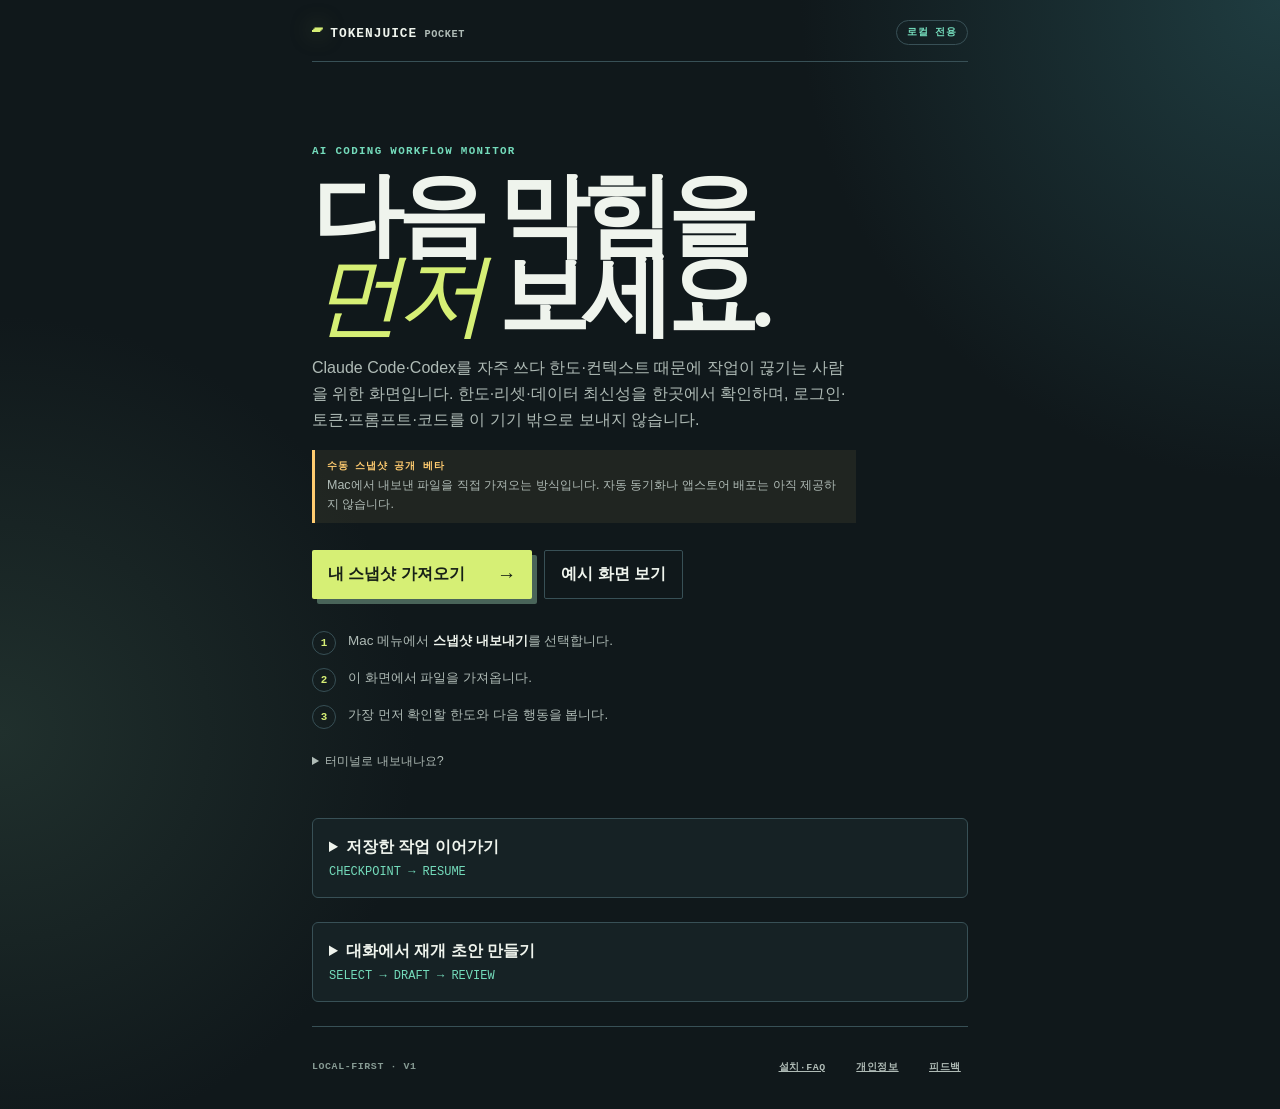
==== companion/index.html @ 970a8d36 "Reopen reviewed AI handoffs and preserve cloud provenance" ====
<!doctype html>
<html lang="ko">
  <head>
    <meta charset="utf-8">
    <meta name="viewport" content="width=device-width, initial-scale=1, viewport-fit=cover">
    <meta name="theme-color" content="#10181b">
    <meta name="description" content="TokenJuice의 로컬 우선 AI 코딩 한도 상태 화면">
    <link rel="icon" href="./icons/tokenjuice-192.png" type="image/png">
    <link rel="manifest" href="./manifest.webmanifest">
    <link rel="apple-touch-icon" href="./icons/tokenjuice-192.png">
    <link rel="stylesheet" href="./app.css">
    <title>TokenJuice Pocket</title>
  </head>
  <body>
    <main id="main" class="app-shell">
      <a class="skip-link" href="#content">본문으로 건너뛰기</a>
      <header class="masthead">
        <a class="brand" href="./" aria-label="TokenJuice Pocket 홈"><span class="brand-mark" aria-hidden="true">▰</span><span>TOKENJUICE</span><em>POCKET</em></a>
        <span id="transport" class="transport" role="status" aria-live="polite">로컬 전용</span>
      </header>

      <div id="content" tabindex="-1">
      <p id="import-feedback" class="import-feedback" role="status" aria-live="polite" hidden></p>
      <section id="empty-state" class="empty-state" aria-labelledby="welcome-title">
        <p class="eyebrow">AI CODING WORKFLOW MONITOR</p>
        <h1 id="welcome-title">다음 막힘을<br><i>먼저</i> 보세요.</h1>
        <p class="explain">Claude Code·Codex를 자주 쓰다 한도·컨텍스트 때문에 작업이 끊기는 사람을 위한 화면입니다. 한도·리셋·데이터 최신성을 한곳에서 확인하며, 로그인·토큰·프롬프트·코드를 이 기기 밖으로 보내지 않습니다.</p>
        <p class="snapshot-limit"><b>수동 스냅샷 공개 베타</b> Mac에서 내보낸 파일을 직접 가져오는 방식입니다. 자동 동기화나 앱스토어 배포는 아직 제공하지 않습니다.</p>
        <div class="entry-actions">
          <label class="primary-action" for="snapshot-file">내 스냅샷 가져오기 <span aria-hidden="true">→</span></label>
          <button id="preview-demo" class="secondary-action" type="button">예시 화면 보기</button>
        </div>
        <ol class="onboarding-steps" aria-label="시작 방법">
          <li><b>1</b><span>Mac 메뉴에서 <strong>스냅샷 내보내기</strong>를 선택합니다.</span></li>
          <li><b>2</b><span>이 화면에서 파일을 가져옵니다.</span></li>
          <li><b>3</b><span>가장 먼저 확인할 한도와 다음 행동을 봅니다.</span></li>
        </ol>
        <details class="advanced-help">
          <summary>터미널로 내보내나요?</summary>
          <p><code>--export-widget-snapshot</code> 또는 암호화 전달용 <code>--export-sync-bundle</code>을 사용할 수 있습니다.</p>
        </details>
        <input id="snapshot-file" type="file" accept="application/json,.json,.tokenjuice" hidden>
      </section>

      <section id="dashboard" class="dashboard" hidden aria-live="polite">
        <p id="demo-notice" class="demo-notice" role="status" hidden><b>예시 화면</b><span>실제 사용량이 아니며 이 기기에 저장되지 않습니다. 내 상태를 보려면 Mac에서 내보낸 스냅샷을 가져오세요.</span></p>
        <section id="priority-card" class="priority-card" aria-labelledby="priority-label"></section>
        <section id="context-card" class="context-card" hidden aria-labelledby="context-title"></section>
        <div class="snapshot-toolbar">
          <div><span id="status-dot" aria-hidden="true"></span><span id="snapshot-time">읽는 중</span></div>
          <button id="replace" type="button">새 스냅샷</button>
        </div>
        <section id="snapshot-age-warning" class="snapshot-age-warning" role="status" hidden></section>
        <div id="accounts" class="accounts"></div>
        <section class="trust-notes" aria-label="개인정보와 데이터 원칙">
          <span>자격증명 없음</span><span>자동 업로드 없음</span><span>마지막 성공 시각 표시</span>
        </section>
      </section>
      <details id="resume-panel" class="resume-panel">
        <summary>저장한 작업 이어가기 <span>CHECKPOINT → RESUME</span></summary>
        <div class="resume-body">
          <p class="resume-limit">기존 checkpoint의 프로젝트·브랜치를 확인하고 재개 안내를 만듭니다. 작업 내용 요약·코드 복원·자동 세션 전환은 제공하지 않습니다. 가져온 checkpoint는 화면 메모리에만 있으며 새로고침하면 사라집니다.</p>
          <button id="resume-import" class="secondary-action" type="button">checkpoint 파일 열기</button>
          <input id="checkpoint-file" type="file" accept="application/json,.json" aria-label="저장한 checkpoint 파일" hidden>
          <p id="resume-feedback" class="resume-feedback" role="status" aria-live="polite"></p>
          <section id="resume-content" hidden aria-labelledby="resume-title">
            <h2 id="resume-title" tabindex="-1">재개 전에 확인하세요</h2>
            <p id="resume-source" class="resume-source"></p>
            <p class="resume-warning">저장 당시 메타데이터 · 현재 한도나 컨텍스트가 아닙니다</p>
            <dl id="resume-metadata" class="resume-metadata"></dl>
            <label for="resume-brief">복사할 메타데이터 재개 안내</label>
            <textarea id="resume-brief" readonly rows="12" spellcheck="false" aria-describedby="resume-brief-help"></textarea>
            <p id="resume-brief-help" class="resume-limit">작업 의도·최근 파일은 포함되지 않습니다. 실제 변경 사항과 다음 할 일을 직접 확인해 보완하세요.</p>
            <div class="resume-actions"><button id="resume-copy" type="button">재개 안내 복사</button><button id="resume-download" type="button">텍스트 저장</button><button id="resume-clear" type="button">화면에서 지우기</button></div>
          </section>
        </div>
      </details>
      <details id="work-panel" class="resume-panel">
        <summary>대화에서 재개 초안 만들기 <span>SELECT → DRAFT → REVIEW</span></summary>
        <div class="resume-body">
          <p class="resume-limit">직접 선택한 한 세션의 Claude/Codex JSON·JSONL 또는 대화 텍스트만 이 브라우저에서 읽습니다. 목표·완료 주장·막힌 부분·다음 행동의 근거를 자동 추출합니다. 생성형 AI 요약이 아니며 사실·완료 여부는 검증하지 않습니다.</p>
          <p class="resume-limit">저장한 로컬 요약 또는 검토된 클라우드 AI 요약 파일도 다시 열 수 있습니다. 이 화면에서는 클라우드 요약을 생성하거나 API를 호출하지 않습니다.</p>
          <p class="resume-warning">파일 원문을 읽는 기능입니다. 서버 전송·자동 폴더 탐색·영구 보관은 없습니다. 코드 블록과 알려진 비밀값 패턴을 제외하지만 모든 민감정보 제거를 보장하지는 않습니다. 저장 전 직접 확인하세요.</p>
          <button id="work-open" class="secondary-action" type="button">대화 파일 또는 저장한 요약 열기</button>
          <input id="work-file" type="file" accept=".json,.jsonl,.txt" aria-label="요약할 한 세션의 대화 파일" hidden>
          <p id="work-feedback" class="resume-feedback" role="status" aria-live="polite"></p>
          <section id="work-editor" hidden aria-label="작업 인계 초안 검토">
            <p id="work-source" class="resume-warning"></p>
            <label for="work-goal">현재 목표</label><textarea id="work-goal" rows="3" maxlength="4000"></textarea>
            <label for="work-completed">완료한 일 — 실제 변경·테스트와 대조</label><textarea id="work-completed" rows="3" maxlength="4000"></textarea>
            <label for="work-blocked">막힌 부분</label><textarea id="work-blocked" rows="3" maxlength="4000"></textarea>
            <label for="work-next">다음 할 일</label><textarea id="work-next" rows="3" maxlength="4000"></textarea>
            <details><summary>초안의 근거 문장 확인</summary><div id="work-evidence" class="resume-limit"></div></details>
            <label class="work-review-label"><input id="work-review" type="checkbox"> 근거·완료 여부·비밀값을 확인하고 초안을 수정했습니다</label>
            <div class="resume-actions"><button id="work-copy" type="button" disabled>검토한 인계 내용 복사</button><button id="work-download" type="button" disabled>확인한 요약 저장</button><button id="work-clear" type="button">초안과 근거 지우기</button></div>
          </section>
        </div>
      </details>
      <p id="live-region" class="sr-only" aria-live="polite"></p>
      </div>

      <footer><span>LOCAL-FIRST · V1</span><a class="privacy-link" href="./guide.html">설치·FAQ</a><a class="privacy-link" href="./privacy.html">개인정보</a><a class="privacy-link" href="https://github.com/kendrick-na/tokenjuice/issues/new/choose">피드백</a><button id="clear" type="button" hidden>이 기기에서 삭제</button></footer>
    </main>
    <script type="module" src="./app.js"></script>
  </body>
</html>
---- companion/app.css ----
:root { color-scheme:dark; --ink:#eff4ed; --muted:#afbbb6; --faint:#879b94; --canvas:#10181b; --panel:#162225; --panel-2:#1d2d30; --line:#385056; --teal:#74dbbb; --lime:#d6ef75; --amber:#ffcc70; --coral:#ff8d78; --serif:"Iowan Old Style","Palatino Linotype",Georgia,serif; --sans:"Avenir Next",Avenir,"Trebuchet MS",sans-serif; --mono:"SFMono-Regular",Consolas,monospace; }
* { box-sizing:border-box; } html { background:var(--canvas); } body { min-height:100vh; margin:0; color:var(--ink); background:radial-gradient(circle at 100% 0%,#1f3c40 0,transparent 30rem),radial-gradient(circle at 0 66%,#20302d 0,transparent 26rem),var(--canvas); font-family:var(--sans); } button,label,a { font:inherit; } button,label { cursor:pointer; } button:focus-visible,label:focus-within,a:focus-visible,summary:focus-visible { outline:3px solid var(--lime); outline-offset:3px; }
[hidden] { display:none!important; }
.app-shell { width:min(100%,46rem); min-height:100vh; margin:auto; padding:max(1.25rem,env(safe-area-inset-top)) clamp(1.15rem,5vw,2.5rem) max(1.25rem,env(safe-area-inset-bottom)); display:flex; flex-direction:column; }
.masthead { display:flex; flex-wrap:wrap; align-items:center; justify-content:space-between; row-gap:.75rem; border-bottom:1px solid var(--line); padding-bottom:1rem; }.brand { display:flex; min-width:0; align-items:baseline; gap:.45rem; color:var(--ink); text-decoration:none; font:800 .8rem/1 var(--mono); letter-spacing:.08em; }.brand-mark { color:var(--lime); font-size:1.25rem; text-shadow:0 0 22px #d6ef7588; }.brand em { color:var(--muted); font-size:.64rem; font-style:normal; letter-spacing:.06em; }.transport { margin-left:auto; border:1px solid var(--line); border-radius:999px; padding:.38rem .66rem; color:var(--teal); font:700 .65rem/1 var(--mono); letter-spacing:.06em; }
.empty-state { margin:auto 0; padding:4.5rem 0 2rem; animation:rise .5s both; }.eyebrow,.priority-card>p { color:var(--teal); font:800 .68rem/1.4 var(--mono); letter-spacing:.12em; }.empty-state h1 { max-width:11ch; margin:1rem 0 1.15rem; font:700 clamp(3.1rem,13vw,5.7rem)/.88 var(--serif); letter-spacing:-.07em; }.empty-state h1 i { color:var(--lime); font-weight:400; }.explain { max-width:34rem; margin:0; color:var(--muted); font-size:1rem; line-height:1.65; }.entry-actions { display:flex; flex-wrap:wrap; gap:.75rem; margin-top:1.7rem; }.primary-action,.secondary-action { min-height:48px; display:inline-flex; align-items:center; justify-content:center; gap:2rem; border-radius:2px; padding:.8rem 1rem; font-weight:800; }.primary-action { background:var(--lime); color:#172017; box-shadow:5px 5px 0 #496459; }.primary-action span { font-size:1.2rem; }.secondary-action { border:1px solid var(--line); background:transparent; color:var(--ink); }.onboarding-steps { display:grid; gap:.8rem; max-width:35rem; margin:2rem 0 0; padding:0; list-style:none; }.onboarding-steps li { display:flex; align-items:flex-start; gap:.75rem; color:var(--muted); font-size:.84rem; line-height:1.45; }.onboarding-steps b { display:grid; flex:0 0 1.5rem; place-items:center; width:1.5rem; height:1.5rem; border:1px solid var(--line); border-radius:50%; color:var(--lime); font:700 .68rem var(--mono); }.onboarding-steps strong { color:var(--ink); }.advanced-help { max-width:35rem; margin-top:1.5rem; color:var(--faint); font-size:.78rem; }.advanced-help summary { color:var(--muted); cursor:pointer; }.advanced-help p { line-height:1.6; }.advanced-help code { color:var(--amber); font:inherit; overflow-wrap:anywhere; }
.dashboard { padding:1.5rem 0; animation:rise .4s both; }.priority-card { position:relative; overflow:hidden; border:1px solid var(--line); border-radius:6px; padding:1.35rem; background:linear-gradient(135deg,#203539,#152326); box-shadow:0 18px 50px #0004; }.priority-card::after { content:""; position:absolute; right:-2rem; bottom:-4rem; width:10rem; height:10rem; border:1px solid #ffffff22; border-radius:50%; }.priority-card.good { border-color:#74dbbb88; }.priority-card.caution { border-color:#ffcc7088; }.priority-card.danger { border-color:#ff8d7888; }.priority-card.caution>p { color:var(--amber); }.priority-card.danger>p { color:var(--coral); }.priority-card h1 { max-width:18ch; position:relative; margin:.55rem 0 .7rem; font:700 clamp(1.7rem,6vw,2.35rem)/1 var(--serif); letter-spacing:-.045em; }.priority-card>span { display:block; max-width:34rem; color:var(--muted); line-height:1.5; }.priority-card button { position:relative; margin-top:1.2rem; border:0; background:none; padding:0; color:var(--lime); font:800 .82rem var(--sans); text-decoration:underline; text-underline-offset:.25rem; }.priority-card button b { margin-left:.4rem; font-size:1.1rem; }.snapshot-toolbar { display:flex; align-items:center; justify-content:space-between; gap:1rem; margin:1.35rem 0 1rem; color:var(--muted); font:600 .72rem/1.5 var(--mono); }.snapshot-toolbar>div { display:flex; align-items:center; gap:.5rem; }.snapshot-toolbar button,footer button { border:0; background:none; padding:.2rem 0; color:var(--teal); font-size:.78rem; text-decoration:underline; text-underline-offset:.2rem; } #status-dot { width:.55rem; height:.55rem; border-radius:50%; background:var(--coral); box-shadow:0 0 12px var(--coral); } #status-dot.good { background:var(--teal); box-shadow:0 0 12px var(--teal); } #status-dot.caution { background:var(--amber); box-shadow:0 0 12px var(--amber); }
.snapshot-age-warning { display:grid; gap:.28rem; margin:-.3rem 0 1rem; border-left:3px solid var(--amber); padding:.65rem .8rem; background:#ffcc7012; color:var(--muted); font-size:.78rem; line-height:1.5; }.snapshot-age-warning b { color:var(--amber); font:800 .64rem/1.3 var(--mono); letter-spacing:.08em; }
.account-detail { margin-top:.75rem; border-top:1px solid #ffffff18; }.account-detail summary { min-height:44px; display:flex; align-items:center; color:var(--teal); cursor:pointer; font:700 .72rem var(--sans); text-decoration:underline; text-underline-offset:.2rem; }.account-detail>div { padding:.1rem 0 .2rem; }.account-detail .source { margin:.2rem 0 .7rem; }.account-detail .state-explainer { margin-top:0; }
.accounts { display:grid; gap:1rem; }.account { border:1px solid var(--line); border-radius:5px; background:linear-gradient(145deg,var(--panel-2),var(--panel)); padding:1.1rem; }.account-head { display:flex; align-items:flex-start; justify-content:space-between; gap:1rem; margin-bottom:.9rem; }.account-name { display:block; font:700 1.35rem/1 var(--serif); letter-spacing:-.03em; }.source { display:block; margin-top:.35rem; color:var(--faint); font:600 .62rem/1.2 var(--mono); overflow-wrap:anywhere; }.state { flex:0 0 auto; border:1px solid currentColor; border-radius:999px; padding:.3rem .48rem; color:var(--coral); font:800 .61rem/1 var(--mono); }.state.good { color:var(--teal); }.state.caution { color:var(--amber); }.metric { padding:.8rem 0; border-top:1px solid #ffffff18; }.metric:first-of-type { border-top:0; }.metric-line { display:flex; align-items:baseline; justify-content:space-between; gap:1rem; font-size:.9rem; }.metric-line strong { color:var(--ink); font-size:1.22rem; }.metric-line small { margin-left:.18rem; color:var(--muted); font-size:.66rem; font-weight:600; }.bar { height:.55rem; margin-top:.55rem; overflow:hidden; border-radius:999px; background:#0d1517; }.bar>i { display:block; height:100%; border-radius:inherit; background:var(--teal); }.bar.warn>i { background:var(--amber); }.bar.danger>i { background:var(--coral); }.metric-meta { display:flex; flex-wrap:wrap; gap:.5rem; justify-content:space-between; margin-top:.48rem; color:var(--muted); font-size:.68rem; }.forecast { color:var(--amber); }.forecast.danger { color:var(--coral); }.state-explainer,.recovery { margin:1rem 0 .4rem; border-top:1px solid #ffffff18; padding-top:.8rem; color:var(--muted); font-size:.77rem; line-height:1.55; }.state-explainer b,.recovery b { display:block; margin-bottom:.17rem; color:var(--ink); font:800 .62rem var(--mono); letter-spacing:.06em; text-transform:uppercase; }.last-success { margin:0; color:var(--faint); font-size:.67rem; }.empty-card { color:var(--muted); font-size:.82rem; line-height:1.5; }.trust-notes { display:flex; flex-wrap:wrap; gap:.5rem; margin:1.25rem 0; }.trust-notes span { border:1px solid var(--line); border-radius:999px; padding:.35rem .55rem; color:var(--muted); font:600 .63rem/1 var(--mono); }
footer { display:flex; flex-wrap:wrap; align-items:center; gap:1rem; margin-top:auto; border-top:1px solid var(--line); padding-top:1.15rem; color:var(--faint); font:700 .62rem var(--mono); letter-spacing:.06em; }.privacy-link { margin-left:0; color:var(--muted); }.privacy-link:first-of-type { margin-left:auto; }.policy article { max-width:38rem; padding:3rem 0; }.policy h1 { font:700 clamp(2.5rem,12vw,4.4rem)/.92 var(--serif); margin:1.2rem 0 3rem; letter-spacing:-.06em; }.policy h1 i { color:var(--lime); font-weight:400; }.policy h2 { margin-top:2.4rem; color:var(--teal); font:700 .8rem var(--mono); letter-spacing:.08em; text-transform:uppercase; }.policy article p { color:var(--muted); line-height:1.75; }.policy strong { color:var(--ink); }
@keyframes rise { from { opacity:0; transform:translateY(12px); } to { opacity:1; transform:none; } }
.import-feedback { max-width:35rem; margin:1rem 0 0; border-left:3px solid var(--teal); padding:.65rem .8rem; color:var(--muted); font-size:.82rem; line-height:1.5; }
.import-feedback.good { border-color:var(--teal); color:var(--ink); }
.import-feedback.danger { border-color:var(--coral); color:var(--ink); }
@media (min-width:48rem) { .app-shell { padding-left:2.5rem; padding-right:2.5rem; }.accounts { grid-template-columns:repeat(2,1fr); }.account.codex { grid-column:span 2; } }
@media (prefers-reduced-motion:reduce) { *,*::before,*::after { scroll-behavior:auto!important; animation-duration:.01ms!important; } }

/* P0 decision hierarchy: NOW → WHY → NEXT. Keep the existing dense provider
   cards below as detail, while the first card answers the immediate question. */
.decision-grid { position:relative; display:grid; gap:.5rem; }
.decision-block { display:grid; grid-template-columns:3.4rem 1fr; gap:.7rem; border-top:1px solid #ffffff18; padding:.7rem 0 0; color:var(--muted); font-size:.78rem; line-height:1.45; }
.decision-block b { color:var(--teal); font:800 .63rem/1.4 var(--mono); letter-spacing:.08em; }
.priority-card.caution .decision-block b { color:var(--amber); }
.priority-card.danger .decision-block b { color:var(--coral); }
.decision-block.next span { color:var(--ink); }
.context-card { margin-top:1rem; border:1px solid var(--line); border-radius:6px; padding:1.1rem 1.35rem; background:#172326; }
.context-card.caution { border-color:#ffcc7088; }
.context-card.danger { border-color:#ff8d7888; }
.context-head { display:flex; align-items:flex-start; justify-content:space-between; gap:1rem; }
.context-head p { margin:0; color:var(--teal); font:800 .63rem/1.4 var(--mono); letter-spacing:.1em; text-transform:uppercase; }
.context-card.caution .context-head p { color:var(--amber); }
.context-card.danger .context-head p { color:var(--coral); }
.context-head h2 { margin:.35rem 0 0; font:700 1.35rem/1 var(--serif); letter-spacing:-.03em; }
.context-head strong { color:var(--ink); font:700 1.65rem/1 var(--mono); white-space:nowrap; }
.context-head small { margin-left:.25rem; color:var(--muted); font:500 .65rem var(--sans); }
.context-bar { height:.42rem; margin:1rem 0 .7rem; overflow:hidden; border-radius:999px; background:#ffffff14; }
.context-bar i { display:block; height:100%; border-radius:inherit; background:var(--teal); }
.context-card.caution .context-bar i { background:var(--amber); }
.context-card.danger .context-bar i { background:var(--coral); }
.context-meta { margin:0; color:var(--muted); font:600 .7rem/1.4 var(--mono); overflow-wrap:anywhere; }
.context-next { margin:.85rem 0 0; color:var(--ink); font-size:.78rem; line-height:1.45; }
.context-next b { margin-right:.65rem; color:var(--teal); font:800 .63rem var(--mono); letter-spacing:.08em; }
.context-card.caution .context-next b { color:var(--amber); }
.context-card.danger .context-next b { color:var(--coral); }
.context-card button { min-height:44px; display:inline-flex; align-items:center; margin-top:.9rem; border:0; padding:.35rem 0; background:none; color:var(--lime); font:800 .76rem var(--sans); text-decoration:underline; text-underline-offset:.22rem; }
.context-card button b { margin-left:.35rem; font-size:1rem; }
.guide-shell { padding-bottom:3rem; }
.guide-hero { padding:2.5rem 0 2rem; }
.guide-hero h1 { max-width:12ch; margin:1rem 0 1.15rem; font:700 clamp(2.8rem,12vw,5rem)/.9 var(--serif); letter-spacing:-.07em; }
.guide-hero h1 i { color:var(--lime); font-weight:400; }
.guide-hero .primary-action { margin-top:1.5rem; text-decoration:none; }
.beta-notice { display:flex; flex-wrap:wrap; align-items:center; gap:.45rem; margin:0; color:var(--muted); font-size:.76rem; line-height:1.4; }.beta-notice b { border:1px solid var(--amber); border-radius:999px; padding:.2rem .45rem; color:var(--amber); font:800 .61rem/1 var(--mono); letter-spacing:.08em; }.guide-note { border-left:2px solid var(--teal); padding-left:.65rem; color:var(--faint)!important; }
.guide-grid { display:grid; gap:.8rem; }
.guide-card, .guide-faq { border:1px solid var(--line); border-radius:6px; padding:1.2rem; background:#172326; }
.guide-card h2, .guide-faq h2 { margin:.45rem 0 .7rem; font:700 1.35rem/1 var(--serif); letter-spacing:-.03em; }
.guide-card p, .guide-faq p { color:var(--muted); font-size:.82rem; line-height:1.55; }
.guide-card pre { overflow:auto; margin:1rem 0; padding:.8rem; border:1px solid #ffffff18; background:#10181b; color:var(--lime); font:600 .72rem/1.5 var(--mono); }
.guide-card code { color:var(--amber); font:inherit; overflow-wrap:anywhere; }
.text-link { color:var(--lime); font-size:.78rem; text-decoration:underline; text-underline-offset:.22rem; }
.guide-faq { margin-top:.8rem; }
.guide-faq details { border-top:1px solid #ffffff18; padding:.85rem 0 0; margin-top:.85rem; }
.guide-faq summary { cursor:pointer; color:var(--ink); font-weight:800; }
.guide-faq details p { margin:.65rem 0 0; }
@media (min-width: 700px) { .guide-grid { grid-template-columns:repeat(2, minmax(0, 1fr)); } .guide-faq { max-width:42rem; } }
.skip-link { position:absolute; left:1rem; top:.75rem; z-index:10; transform:translateY(-160%); padding:.65rem .8rem; border:1px solid var(--lime); border-radius:4px; background:var(--canvas); color:var(--lime); }
.skip-link:focus-visible { transform:translateY(0); }
#content { scroll-margin-top:1rem; }
.sr-only { position:absolute; width:1px; height:1px; padding:0; margin:-1px; overflow:hidden; clip:rect(0,0,0,0); white-space:nowrap; border:0; }
.priority-card button, .snapshot-toolbar button, footer button, footer a { min-height:44px; display:inline-flex; align-items:center; justify-content:center; }
.priority-card button { padding:.45rem 0; }
.snapshot-toolbar button { padding:.35rem .55rem; }
footer a, footer button { padding:.4rem .45rem; }
@media (prefers-reduced-motion:reduce) { *,*::before,*::after { scroll-behavior:auto!important; animation-duration:.01ms!important; animation-iteration-count:1!important; transition-duration:.01ms!important; } }

.snapshot-limit { max-width:34rem; margin:1rem 0 0; border-left:3px solid var(--amber); padding:.55rem .75rem; background:#ffcc7012; color:var(--muted); font-size:.78rem; line-height:1.55; }
.snapshot-limit b { display:block; margin-bottom:.2rem; color:var(--amber); font:800 .62rem var(--mono); letter-spacing:.08em; }
.demo-notice { display:grid; grid-template-columns:auto 1fr; gap:.6rem; margin:0 0 1rem; border:1px solid var(--amber); border-radius:5px; padding:.65rem .75rem; background:#ffcc7012; color:var(--muted); font-size:.76rem; line-height:1.45; }
.demo-notice b { align-self:start; color:var(--amber); font:800 .61rem/1.5 var(--mono); letter-spacing:.08em; white-space:nowrap; }
.platform-guidance { margin:0 0 .8rem; border-left:3px solid var(--teal); padding:.55rem .75rem; background:#74dbbb10; color:var(--muted); font-size:.78rem; line-height:1.5; }
.install-steps { display:grid; gap:.7rem; margin:1rem 0; padding:0; list-style:none; }
.install-steps li { display:grid; grid-template-columns:1.5rem 1fr; gap:.6rem; align-items:start; color:var(--muted); font-size:.78rem; line-height:1.5; }
.install-steps li>b { display:grid; place-items:center; width:1.5rem; height:1.5rem; border:1px solid var(--line); border-radius:50%; color:var(--lime); font:800 .62rem var(--mono); }
.install-steps strong { display:block; color:var(--ink); font-size:.8rem; }
.install-steps code { display:block; margin-top:.18rem; color:var(--amber); font:600 .7rem/1.45 var(--mono); overflow-wrap:anywhere; }
.failure-evidence { border-left:2px solid var(--amber); padding-left:.75rem; color:var(--muted); font-size:.82rem; line-height:1.6; overflow-wrap:anywhere; }
.failure-evidence p { margin:.5rem 0; }
.failure-evidence b { color:var(--ink); }
.recovery-link { margin:1rem 0 0; border-top:1px solid #ffffff18; padding-top:.9rem; }

/* Resume stays in DETAIL, below the live decision flow. Imported metadata
   uses the same calm tokens but never a fresh/good badge or quota meter. */
.context-head,.account-head { flex-wrap:wrap; }
.context-head>div,.account-head>div { min-width:0; overflow-wrap:anywhere; }
.resume-panel { margin:1rem 0 1.5rem; border:1px solid var(--line); border-radius:6px; background:var(--panel); }
.resume-panel>summary { min-height:48px; padding:1rem; cursor:pointer; color:var(--ink); font-weight:700; line-height:1.5; }
.resume-panel>summary span { display:block; margin-top:.25rem; color:var(--teal); font:.75rem/1.5 var(--mono); }
.resume-body { min-width:0; padding:0 1rem 1rem; }
.resume-limit,.resume-feedback,.resume-source { color:var(--muted); font-size:1rem; line-height:1.6; overflow-wrap:anywhere; }
.resume-feedback:empty { display:none; }
.resume-feedback { border-left:3px solid var(--teal); padding-left:.75rem; }
.resume-body h2 { margin:1.5rem 0 .75rem; font:700 1.6rem/1.2 var(--serif); }
.resume-warning { padding:.75rem; border-left:3px solid var(--amber); color:var(--amber); font-size:1rem; line-height:1.5; background:#ffcc7012; }
.resume-metadata { display:grid; grid-template-columns:minmax(0,1fr); gap:.25rem; font-size:1rem; line-height:1.5; }
.resume-metadata dt { margin-top:.75rem; color:var(--muted); }
.resume-metadata dd { margin:0; color:var(--ink); overflow-wrap:anywhere; }
.resume-body label { display:block; margin-top:1.5rem; font-size:1rem; font-weight:700; line-height:1.5; }
.resume-body textarea { width:100%; min-width:0; max-width:100%; margin-top:.5rem; resize:vertical; border:1px solid var(--line); border-radius:4px; padding:.75rem; background:var(--canvas); color:var(--ink); font:1rem/1.6 var(--mono); white-space:pre-wrap; overflow-wrap:anywhere; }
.resume-body textarea:focus-visible,.resume-body h2:focus { outline:3px solid var(--lime); outline-offset:3px; }
.resume-actions { display:flex; flex-wrap:wrap; gap:.75rem; }
.resume-actions button { min-height:48px; max-width:100%; padding:.75rem; border:1px solid var(--line); border-radius:4px; background:var(--panel-2); color:var(--teal); font-size:1rem; line-height:1.5; }
.resume-actions #resume-copy { color:var(--lime); }
.resume-panel button:hover { border-color:var(--teal); }
.resume-panel button:active { background:var(--canvas); }
.resume-panel button:disabled { cursor:wait; opacity:.65; }
.work-review-label { display:flex !important; align-items:flex-start; gap:.75rem; padding:1rem 0; }
.work-review-label input { flex:none; width:24px; height:24px; accent-color:var(--teal); }
#work-editor>details>summary { min-height:48px; padding:1rem 0; cursor:pointer; }
#work-evidence { max-height:24rem; overflow:auto; border-left:2px solid var(--line); padding-left:.75rem; }
@media (min-width:40rem) { .resume-metadata { grid-template-columns:minmax(0,1fr) minmax(0,2fr); gap:.75rem 1rem; }.resume-metadata dt { margin:0; } }

/* Operational dashboard: quiet, matched instruments rather than a long
   explanatory landing page. Keep quota, context and failure evidence distinct. */
.app-shell:has(.dashboard:not([hidden])) { width:min(100%,68rem); }
.account { display:flex; flex-direction:column; padding:clamp(1.2rem,3vw,1.75rem); border-radius:14px; background:var(--panel); }
.account-head { align-items:center; margin-bottom:1.2rem; gap:.75rem; }
.account-name { font:800 1.35rem/1.3 var(--sans); letter-spacing:-.025em; }
.state { padding:.45rem .65rem; font-size:.75rem; line-height:1.2; }
.metric { padding:1rem 0 1.25rem; }
.metric-line { align-items:center; flex-wrap:wrap; font-size:1rem; line-height:1.5; }
.metric-line strong { font:700 clamp(2.4rem,6vw,3.15rem)/1 var(--sans); font-variant-numeric:tabular-nums; letter-spacing:-.06em; }
.metric-line small { display:block; margin:.35rem 0 0; font-size:.875rem; line-height:1.4; letter-spacing:0; }
.bar { height:.5rem; margin-top:1rem; }
.metric-meta { margin-top:.7rem; font-size:1rem; line-height:1.5; }
.empty-card,.recovery,.failure-evidence,.state-explainer { font-size:1rem; line-height:1.65; }
.recovery { margin-top:auto; padding-top:1rem; }
.recovery b { font:700 .875rem/1.5 var(--sans); letter-spacing:0; }
.account-detail summary { font-size:.875rem; }
.account-detail .source,.last-success { font-size:.875rem; line-height:1.5; }
.priority-card { padding:1.4rem; border-radius:14px; background:var(--panel-2); box-shadow:none; }
.priority-card::after { display:none; }
.priority-card h1 { max-width:none; margin:.7rem 0 1rem; font:800 clamp(1.4rem,4vw,1.85rem)/1.35 var(--sans); letter-spacing:-.035em; }
.decision-block { font-size:1rem; line-height:1.55; }
.decision-block b { font-size:.75rem; }
.decision-grid { gap:.75rem; }
.demo-notice { font-size:.875rem; line-height:1.55; border-radius:8px; }
@media (min-width:48rem) {
  .accounts { grid-template-columns:repeat(2,minmax(0,1fr)); align-items:stretch; }
  .account.codex { grid-column:auto; }
  .decision-grid { grid-template-columns:repeat(3,minmax(0,1fr)); gap:1.5rem; }
  .decision-block { grid-template-columns:minmax(0,1fr); gap:.5rem; }
}
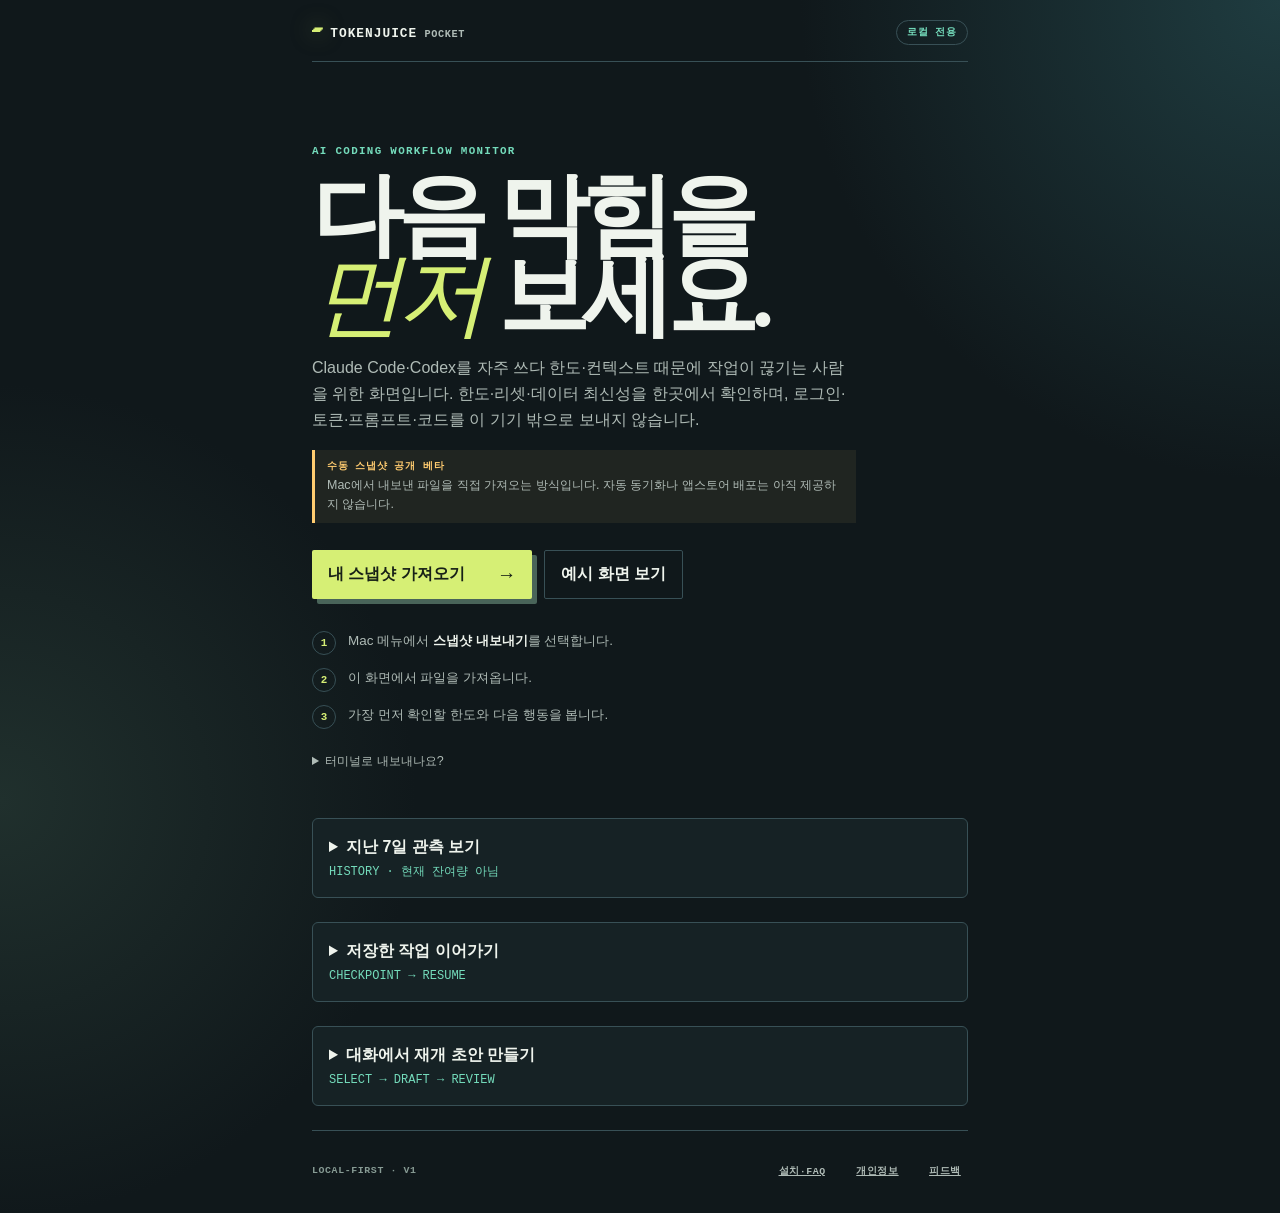
==== commit fb4c44d2: "Add private seven-day quota history charts to Pocket" ====
--- a/companion/index.html
+++ b/companion/index.html
@@ -39,7 +39,7 @@
           <summary>터미널로 내보내나요?</summary>
           <p><code>--export-widget-snapshot</code> 또는 암호화 전달용 <code>--export-sync-bundle</code>을 사용할 수 있습니다.</p>
         </details>
-        <input id="snapshot-file" type="file" accept="application/json,.json,.tokenjuice" hidden>
+        <input id="snapshot-file" type="file" accept="application/json,.json,.tokenjuice" hidden disabled>
       </section>
 
       <section id="dashboard" class="dashboard" hidden aria-live="polite">
@@ -56,6 +56,24 @@
           <span>자격증명 없음</span><span>자동 업로드 없음</span><span>마지막 성공 시각 표시</span>
         </section>
       </section>
+      <details id="history-panel" class="resume-panel">
+        <summary>지난 7일 관측 보기 <span>HISTORY · 현재 잔여량 아님</span></summary>
+        <div class="resume-body">
+          <p class="resume-limit">로컬 history JSON을 열어 사용률 관측을 비교합니다. 토큰량·비용·생산성 지표가 아니며 현재 quota는 별도로 확인하세요. 자동 수집을 켜거나 원문을 읽지 않습니다.</p>
+          <label for="history-file">Claude/Codex history JSON · 1 MiB 이하</label>
+          <input id="history-file" type="file" accept="application/json,.json" disabled>
+          <details><summary>기록을 내보내려면</summary><p class="resume-limit">기존 엔진의 <code>--forecast-history</code> 또는 <code>--codex-forecast-history</code> 출력을 JSON 파일로 저장하세요. 각 provider의 기록 설정은 별도 opt-in입니다. 이 화면에서 설정을 변경하지 않습니다.</p></details>
+          <p id="history-feedback" class="resume-feedback" role="status" aria-live="polite"></p>
+          <section id="history-content" hidden aria-label="과거 사용률 관측">
+            <label for="history-series">관측 구간</label><select id="history-series"></select>
+            <p class="resume-warning">과거 사용률 · 계정 동일성이나 정확한 reset 원인을 증명하지 않습니다</p>
+            <p id="history-summary" class="resume-limit"></p><div id="history-chart" class="history-chart"></div>
+            <p class="resume-limit">축은 실제 관측의 시작·끝입니다. 최근 7일 전체를 관측했다는 뜻은 아닙니다. 점은 관측, 선은 1시간 이내 연속 관측입니다. 긴 공백과 값 하락은 연결하지 않습니다. 값 하락을 절약 성과로 해석하지 마세요. Claude 슬롯은 계정 ID가 아니며 Codex 구간은 창 이름을 식별하지 않습니다.</p>
+            <details><summary>정확한 관측 표 보기</summary><table class="history-table"><caption>관측 시각과 당시 사용률</caption><thead><tr><th scope="col">관측 시각</th><th scope="col">사용률</th></tr></thead><tbody id="history-rows"></tbody></table></details>
+          </section>
+          <div class="resume-actions"><button id="history-clear" type="button" disabled>화면 기록 지우기</button></div>
+        </div>
+      </details>
       <details id="resume-panel" class="resume-panel">
         <summary>저장한 작업 이어가기 <span>CHECKPOINT → RESUME</span></summary>
         <div class="resume-body">
--- a/companion/app.css
+++ b/companion/app.css
@@ -115,6 +115,18 @@
 .resume-panel button:disabled { cursor:wait; opacity:.65; }
 .work-review-label { display:flex !important; align-items:flex-start; gap:.75rem; padding:1rem 0; }
 .work-review-label input { flex:none; width:24px; height:24px; accent-color:var(--teal); }
+.history-chart svg { display:block; width:100%; height:auto; margin:1rem 0; }
+.history-grid { stroke:var(--line); stroke-width:1; }
+.history-axis { fill:var(--muted); font:28px var(--sans); }
+.history-line { fill:none; stroke:var(--teal); stroke-width:2; }
+.history-point { fill:var(--lime); stroke:var(--canvas); stroke-width:1; }
+#history-file,#history-series { width:100%; min-height:48px; margin:.5rem 0; color:var(--ink); background:var(--canvas); border:1px solid var(--line); padding:.75rem; font:1rem var(--sans); }
+#history-file:focus-visible,#history-series:focus-visible { outline:3px solid var(--lime); outline-offset:3px; }
+#history-panel details>summary { cursor:pointer; min-height:48px; padding:.75rem 0; }
+.history-table { width:100%; border-collapse:collapse; table-layout:fixed; font-size:1rem; font-variant-numeric:tabular-nums; }
+.history-table caption { text-align:left; color:var(--muted); margin:1rem 0; }
+.history-table th,.history-table td { text-align:left; padding:.75rem .25rem; border-bottom:1px solid var(--line); overflow-wrap:anywhere; }
+#history-file:disabled,#history-series:disabled { opacity:.5; cursor:wait; }
 #work-editor>details>summary { min-height:48px; padding:1rem 0; cursor:pointer; }
 #work-evidence { max-height:24rem; overflow:auto; border-left:2px solid var(--line); padding-left:.75rem; }
 @media (min-width:40rem) { .resume-metadata { grid-template-columns:minmax(0,1fr) minmax(0,2fr); gap:.75rem 1rem; }.resume-metadata dt { margin:0; } }
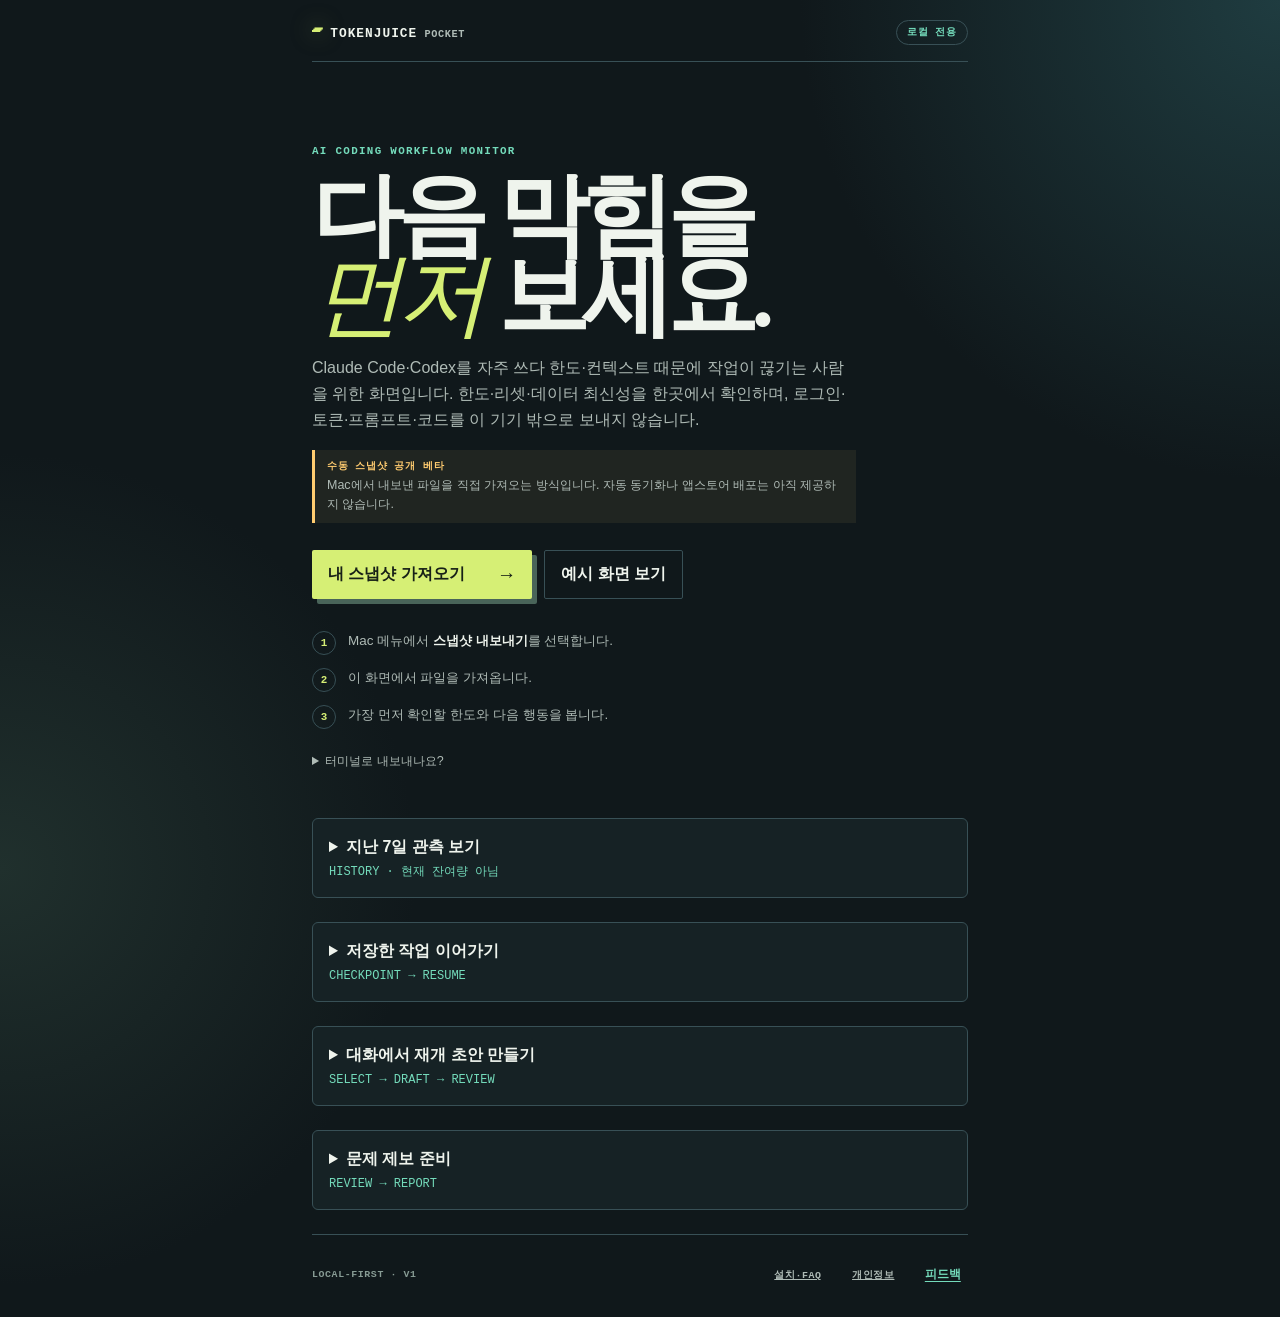
==== commit 3c0951bc: "feat: add reviewed local feedback composer to Pocket" ====
--- a/companion/index.html
+++ b/companion/index.html
@@ -109,15 +109,51 @@
             <label for="work-blocked">막힌 부분</label><textarea id="work-blocked" rows="3" maxlength="4000"></textarea>
             <label for="work-next">다음 할 일</label><textarea id="work-next" rows="3" maxlength="4000"></textarea>
             <details><summary>초안의 근거 문장 확인</summary><div id="work-evidence" class="resume-limit"></div></details>
+            <details class="work-files-panel"><summary>변경 파일 연결 <span>선택 사항 · 읽기 전용</span></summary>
+              <p class="resume-limit">같은 프로젝트의 미커밋·커밋 관측을 따로 열고, 공유할 파일명을 합계 50개까지 선택하세요. 같은 종류를 다시 열면 그 목록을 교체합니다. 이름에도 비밀이 있을 수 있습니다. 본문·Git 접근·자동 전송은 없으며 완료·테스트 증거가 아닙니다.</p>
+              <details class="work-files-help"><summary>관측 JSON 만드는 방법</summary>
+                <p class="resume-limit">CLI에서 <code>bun scripts/worktree-evidence.mjs --repo /절대경로/저장소 --include-paths</code> 출력을 JSON 파일로 저장하세요. 경로 포함 동의가 필요합니다.</p>
+                <p class="resume-limit">커밋한 변경은 <code>bun scripts/commit-evidence.mjs --repo /절대경로/저장소 --include-paths</code>로 따로 저장하세요. HEAD부터 첫 부모를 따라 최대 5개이며 현재 파일 상태가 아닙니다. merge는 첫 부모 대비, rename은 삭제/추가로 표시합니다. 커밋 메시지·작성자·코드 본문은 포함하지 않습니다.</p>
+              </details>
+              <button id="work-files-open" class="secondary-action" type="button">변경 파일 JSON 열기</button>
+              <input id="work-files-input" type="file" accept=".json,application/json" aria-label="변경 파일 관측 JSON" hidden>
+              <p id="work-files-feedback" class="resume-feedback" role="status" aria-live="polite"></p>
+              <section id="work-files-content" hidden aria-label="공유할 변경 파일 선택">
+                <p id="work-files-meta" class="resume-limit"></p><div id="work-files-list"></div>
+                <label class="work-review-label"><input id="work-files-review" type="checkbox"> 요약과 같은 프로젝트인지, 선택한 파일의 실제 상태와 파일명 비밀값을 확인했습니다</label>
+                <button id="work-files-remove" type="button">연결한 파일 목록 지우기</button>
+              </section>
+            </details>
             <label class="work-review-label"><input id="work-review" type="checkbox"> 근거·완료 여부·비밀값을 확인하고 초안을 수정했습니다</label>
-            <div class="resume-actions"><button id="work-copy" type="button" disabled>검토한 인계 내용 복사</button><button id="work-download" type="button" disabled>확인한 요약 저장</button><button id="work-clear" type="button">초안과 근거 지우기</button></div>
+            <div class="resume-actions"><button id="work-copy" type="button" disabled>검토한 인계 내용 복사</button><button id="work-download" type="button" disabled>확인한 요약 저장</button><button id="work-package" type="button" disabled>요약과 선택 파일 함께 저장</button><button id="work-clear" type="button">초안과 근거 지우기</button></div>
+          </section>
+        </div>
+      </details>
+      <details id="feedback-panel" class="resume-panel feedback-panel">
+        <summary>문제 제보 준비 <span>REVIEW → REPORT</span></summary>
+        <div class="resume-body">
+          <p class="resume-limit">먼저 이 기기에서 초안을 확인합니다. 자동 업로드·저장·제출은 없습니다. GitHub는 공개 제보이며 로그인이 필요합니다. 계정·토큰·대화·코드·개인정보는 적지 마세요.</p>
+          <label for="feedback-topic">어떤 문제가 있나요?</label>
+          <select id="feedback-topic"><option value="data">사용량·리셋·연결</option><option value="display">화면·표시</option><option value="install">설치·업데이트</option><option value="usability">사용성</option><option value="feature">기능 제안</option><option value="other">기타</option></select>
+          <label for="feedback-description">재현 순서 · 기대한 결과 · 실제 결과</label>
+          <textarea id="feedback-description" rows="5" maxlength="2000" placeholder="예: 파일을 가져온 뒤 Claude 카드가 ?로 보였습니다. 새 수치를 기대했지만 연결 안내가 나타났습니다."></textarea>
+          <label class="work-review-label"><input id="feedback-diagnostics" type="checkbox"> 작성 당시 Pocket 상태 요약도 포함 (선택)</label>
+          <p class="resume-limit">포함 항목: 가져오기/예시 여부, 30분 기준 파일 나이, 제공자 종류와 상태만. 계정명·프로젝트·정확한 사용률·시각·원문·기기 식별자는 제외합니다. Mac의 실시간 진단이 아닙니다.</p>
+          <div class="resume-actions"><button id="feedback-prepare" type="button">공유할 내용 미리보기</button><button id="feedback-reset" type="button">제보 초안 지우기</button></div>
+          <p id="feedback-status" class="resume-feedback" role="status" aria-live="polite"></p>
+          <section id="feedback-preview-panel" hidden>
+            <h2>공개 전에 확인하세요</h2><pre id="feedback-preview" tabindex="-1" aria-label="공유할 제보 JSON 미리보기"></pre>
+            <label class="work-review-label"><input id="feedback-reviewed" type="checkbox"> 미리보기에 비밀값·개인정보가 없고 공개해도 됨을 확인했습니다</label>
+            <div class="resume-actions"><button id="feedback-copy" type="button" disabled>검토한 제보 복사</button><button id="feedback-download" type="button" disabled>제보 JSON 저장</button></div>
+            <a id="feedback-submit" class="text-link" href="https://github.com/kendrick-na/tokenjuice/issues/new?template=feedback.yml" target="_blank" rel="noopener noreferrer" hidden>GitHub 공개 제보 양식 열기 ↗</a>
+            <p class="resume-limit">이 링크는 초안을 전달하지 않습니다. 양식에 직접 붙여넣고 제출해야 접수됩니다. 로컬 미리보기·복사·저장은 접수가 아닙니다.</p>
           </section>
         </div>
       </details>
       <p id="live-region" class="sr-only" aria-live="polite"></p>
       </div>
 
-      <footer><span>LOCAL-FIRST · V1</span><a class="privacy-link" href="./guide.html">설치·FAQ</a><a class="privacy-link" href="./privacy.html">개인정보</a><a class="privacy-link" href="https://github.com/kendrick-na/tokenjuice/issues/new/choose">피드백</a><button id="clear" type="button" hidden>이 기기에서 삭제</button></footer>
+      <footer><span>LOCAL-FIRST · V1</span><a class="privacy-link" href="./guide.html">설치·FAQ</a><a class="privacy-link" href="./privacy.html">개인정보</a><button id="feedback-open" type="button">피드백</button><button id="clear" type="button" hidden>이 기기에서 삭제</button></footer>
     </main>
     <script type="module" src="./app.js"></script>
   </body>
--- a/companion/app.css
+++ b/companion/app.css
@@ -1,6 +1,10 @@
 :root { color-scheme:dark; --ink:#eff4ed; --muted:#afbbb6; --faint:#879b94; --canvas:#10181b; --panel:#162225; --panel-2:#1d2d30; --line:#385056; --teal:#74dbbb; --lime:#d6ef75; --amber:#ffcc70; --coral:#ff8d78; --serif:"Iowan Old Style","Palatino Linotype",Georgia,serif; --sans:"Avenir Next",Avenir,"Trebuchet MS",sans-serif; --mono:"SFMono-Regular",Consolas,monospace; }
 * { box-sizing:border-box; } html { background:var(--canvas); } body { min-height:100vh; margin:0; color:var(--ink); background:radial-gradient(circle at 100% 0%,#1f3c40 0,transparent 30rem),radial-gradient(circle at 0 66%,#20302d 0,transparent 26rem),var(--canvas); font-family:var(--sans); } button,label,a { font:inherit; } button,label { cursor:pointer; } button:focus-visible,label:focus-within,a:focus-visible,summary:focus-visible { outline:3px solid var(--lime); outline-offset:3px; }
 [hidden] { display:none!important; }
+.priority-detail { margin-top:.75rem; border-top:1px solid var(--line); }
+.priority-detail>summary { min-height:48px; padding:.75rem 0; cursor:pointer; color:var(--teal); font-size:1rem; line-height:1.5; }
+.priority-detail .decision-grid { padding:.5rem 0; }
+.account:focus,.context-card:focus { outline:3px solid var(--lime); outline-offset:3px; }
 .app-shell { width:min(100%,46rem); min-height:100vh; margin:auto; padding:max(1.25rem,env(safe-area-inset-top)) clamp(1.15rem,5vw,2.5rem) max(1.25rem,env(safe-area-inset-bottom)); display:flex; flex-direction:column; }
 .masthead { display:flex; flex-wrap:wrap; align-items:center; justify-content:space-between; row-gap:.75rem; border-bottom:1px solid var(--line); padding-bottom:1rem; }.brand { display:flex; min-width:0; align-items:baseline; gap:.45rem; color:var(--ink); text-decoration:none; font:800 .8rem/1 var(--mono); letter-spacing:.08em; }.brand-mark { color:var(--lime); font-size:1.25rem; text-shadow:0 0 22px #d6ef7588; }.brand em { color:var(--muted); font-size:.64rem; font-style:normal; letter-spacing:.06em; }.transport { margin-left:auto; border:1px solid var(--line); border-radius:999px; padding:.38rem .66rem; color:var(--teal); font:700 .65rem/1 var(--mono); letter-spacing:.06em; }
 .empty-state { margin:auto 0; padding:4.5rem 0 2rem; animation:rise .5s both; }.eyebrow,.priority-card>p { color:var(--teal); font:800 .68rem/1.4 var(--mono); letter-spacing:.12em; }.empty-state h1 { max-width:11ch; margin:1rem 0 1.15rem; font:700 clamp(3.1rem,13vw,5.7rem)/.88 var(--serif); letter-spacing:-.07em; }.empty-state h1 i { color:var(--lime); font-weight:400; }.explain { max-width:34rem; margin:0; color:var(--muted); font-size:1rem; line-height:1.65; }.entry-actions { display:flex; flex-wrap:wrap; gap:.75rem; margin-top:1.7rem; }.primary-action,.secondary-action { min-height:48px; display:inline-flex; align-items:center; justify-content:center; gap:2rem; border-radius:2px; padding:.8rem 1rem; font-weight:800; }.primary-action { background:var(--lime); color:#172017; box-shadow:5px 5px 0 #496459; }.primary-action span { font-size:1.2rem; }.secondary-action { border:1px solid var(--line); background:transparent; color:var(--ink); }.onboarding-steps { display:grid; gap:.8rem; max-width:35rem; margin:2rem 0 0; padding:0; list-style:none; }.onboarding-steps li { display:flex; align-items:flex-start; gap:.75rem; color:var(--muted); font-size:.84rem; line-height:1.45; }.onboarding-steps b { display:grid; flex:0 0 1.5rem; place-items:center; width:1.5rem; height:1.5rem; border:1px solid var(--line); border-radius:50%; color:var(--lime); font:700 .68rem var(--mono); }.onboarding-steps strong { color:var(--ink); }.advanced-help { max-width:35rem; margin-top:1.5rem; color:var(--faint); font-size:.78rem; }.advanced-help summary { color:var(--muted); cursor:pointer; }.advanced-help p { line-height:1.6; }.advanced-help code { color:var(--amber); font:inherit; overflow-wrap:anywhere; }
@@ -65,6 +69,12 @@
 @media (min-width: 700px) { .guide-grid { grid-template-columns:repeat(2, minmax(0, 1fr)); } .guide-faq { max-width:42rem; } }
 .skip-link { position:absolute; left:1rem; top:.75rem; z-index:10; transform:translateY(-160%); padding:.65rem .8rem; border:1px solid var(--lime); border-radius:4px; background:var(--canvas); color:var(--lime); }
 .skip-link:focus-visible { transform:translateY(0); }
+.feedback-panel select, .feedback-panel textarea { display:block; width:100%; min-height:44px; margin:.5rem 0 1rem; padding:.75rem; border:1px solid var(--line); border-radius:4px; background:var(--canvas); color:var(--ink); font:inherit; }
+.feedback-panel textarea { resize:vertical; line-height:1.6; }
+.feedback-panel select:focus-visible, .feedback-panel textarea:focus-visible { outline:2px solid var(--lime); outline-offset:3px; }
+.feedback-panel pre { max-height:24rem; overflow:auto; white-space:pre-wrap; overflow-wrap:anywhere; padding:1rem; border:1px solid var(--line); background:var(--canvas); color:var(--teal); font:.75rem/1.6 var(--mono); }
+.feedback-panel .text-link { min-height:44px; display:inline-flex; align-items:center; margin-top:1rem; }
+.feedback-panel [hidden] { display:none!important; }
 #content { scroll-margin-top:1rem; }
 .sr-only { position:absolute; width:1px; height:1px; padding:0; margin:-1px; overflow:hidden; clip:rect(0,0,0,0); white-space:nowrap; border:0; }
 .priority-card button, .snapshot-toolbar button, footer button, footer a { min-height:44px; display:inline-flex; align-items:center; justify-content:center; }
@@ -162,3 +172,16 @@
   .decision-grid { grid-template-columns:repeat(3,minmax(0,1fr)); gap:1.5rem; }
   .decision-block { grid-template-columns:minmax(0,1fr); gap:.5rem; }
 }
+ .work-files-panel {border:1px solid var(--line);padding:16px;border-radius:8px;margin:16px 0}
+ .work-files-panel > summary {font-size:1rem;min-height:48px}
+ .work-files-panel > summary span {display:block;color:var(--muted);font-size:.875rem}
+ .work-files-panel button:not(.secondary-action) {min-height:48px;border:1px solid var(--line);background:transparent;color:var(--ink);padding:.6rem .9rem;border-radius:2px;margin-top:16px}
+ .resume-body .work-file-row {display:flex;align-items:center;gap:12px;min-height:48px;margin-top:0;padding:12px 0;border-bottom:1px solid var(--line);cursor:pointer}
+ .work-file-row input {flex:0 0 auto;width:22px;height:22px}
+ .work-file-row span {min-width:0;overflow-wrap:anywhere}
+ .work-file-row strong {display:block;font-size:1rem;font-weight:500}
+ .work-file-row small {display:block;color:var(--muted);line-height:1.6;font-size:.875rem}
+ .work-file-group {margin:24px 0 8px;padding:12px 0;border-top:2px solid var(--line);font-size:1rem;font-weight:600;line-height:1.6;overflow-wrap:anywhere}
+ .work-file-group strong,.work-file-group small {display:block}
+ .work-file-group small {font-size:.875rem;color:var(--muted);font-weight:400;margin-top:8px}
+ .work-files-help > summary {min-height:48px;display:list-item;padding:12px 0;cursor:pointer;font-size:1rem}
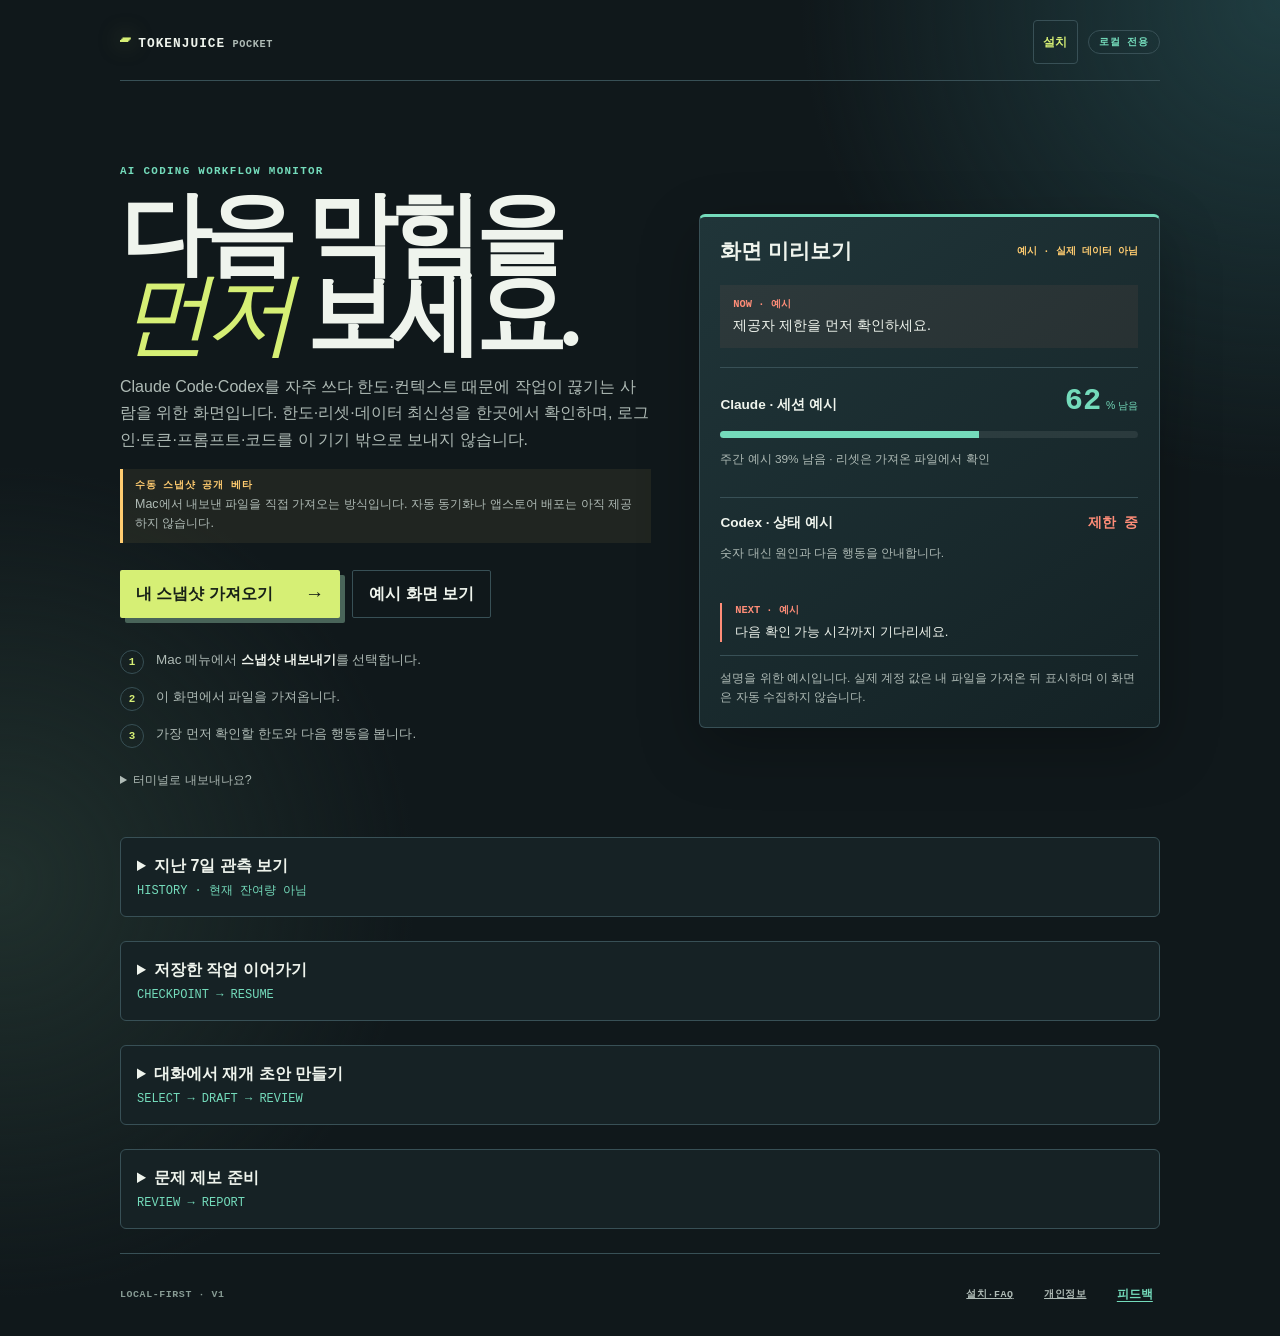
==== commit ae52a358: "feat: improve first-use preview and platform-specific install guidance" ====
--- a/companion/index.html
+++ b/companion/index.html
@@ -16,12 +16,13 @@
       <a class="skip-link" href="#content">본문으로 건너뛰기</a>
       <header class="masthead">
         <a class="brand" href="./" aria-label="TokenJuice Pocket 홈"><span class="brand-mark" aria-hidden="true">▰</span><span>TOKENJUICE</span><em>POCKET</em></a>
-        <span id="transport" class="transport" role="status" aria-live="polite">로컬 전용</span>
+        <nav class="masthead-actions" aria-label="시작과 연결 상태"><a id="install-entry" href="./guide.html" aria-label="Mac·Windows 설치 안내">설치</a><span id="transport" class="transport" role="status" aria-live="polite">로컬 전용</span></nav>
       </header>
 
       <div id="content" tabindex="-1">
       <p id="import-feedback" class="import-feedback" role="status" aria-live="polite" hidden></p>
       <section id="empty-state" class="empty-state" aria-labelledby="welcome-title">
+        <div class="welcome-copy">
         <p class="eyebrow">AI CODING WORKFLOW MONITOR</p>
         <h1 id="welcome-title">다음 막힘을<br><i>먼저</i> 보세요.</h1>
         <p class="explain">Claude Code·Codex를 자주 쓰다 한도·컨텍스트 때문에 작업이 끊기는 사람을 위한 화면입니다. 한도·리셋·데이터 최신성을 한곳에서 확인하며, 로그인·토큰·프롬프트·코드를 이 기기 밖으로 보내지 않습니다.</p>
@@ -39,6 +40,15 @@
           <summary>터미널로 내보내나요?</summary>
           <p><code>--export-widget-snapshot</code> 또는 암호화 전달용 <code>--export-sync-bundle</code>을 사용할 수 있습니다.</p>
         </details>
+        </div>
+        <aside id="welcome-preview" class="welcome-preview" aria-labelledby="welcome-preview-title">
+          <div class="preview-head"><h2 id="welcome-preview-title">화면 미리보기</h2><span>예시 · 실제 데이터 아님</span></div>
+          <p class="preview-decision"><b>NOW · 예시</b>제공자 제한을 먼저 확인하세요.</p>
+          <div class="preview-provider"><div><strong>Claude · 세션 예시</strong><span>62<small>% 남음</small></span></div><div class="preview-bar" aria-hidden="true"><i style="width:62%"></i></div><p>주간 예시 39% 남음 · 리셋은 가져온 파일에서 확인</p></div>
+          <div class="preview-provider preview-blocked"><div><strong>Codex · 상태 예시</strong><span>제한 중</span></div><p>숫자 대신 원인과 다음 행동을 안내합니다.</p></div>
+          <p class="preview-next"><b>NEXT · 예시</b>다음 확인 가능 시각까지 기다리세요.</p>
+          <p class="preview-disclaimer">설명을 위한 예시입니다. 실제 계정 값은 내 파일을 가져온 뒤 표시하며 이 화면은 자동 수집하지 않습니다.</p>
+        </aside>
         <input id="snapshot-file" type="file" accept="application/json,.json,.tokenjuice" hidden disabled>
       </section>
 
--- a/companion/app.css
+++ b/companion/app.css
@@ -69,6 +69,30 @@
 @media (min-width: 700px) { .guide-grid { grid-template-columns:repeat(2, minmax(0, 1fr)); } .guide-faq { max-width:42rem; } }
 .skip-link { position:absolute; left:1rem; top:.75rem; z-index:10; transform:translateY(-160%); padding:.65rem .8rem; border:1px solid var(--lime); border-radius:4px; background:var(--canvas); color:var(--lime); }
 .skip-link:focus-visible { transform:translateY(0); }
+.masthead-actions { display:flex; align-items:center; gap:.6rem; }
+.masthead-actions>a { min-height:44px; display:inline-flex; align-items:center; padding:.35rem .6rem; border:1px solid var(--line); border-radius:4px; color:var(--lime); font:700 .72rem var(--sans); text-decoration:none; }
+.welcome-preview { align-self:center; min-width:0; margin-top:2rem; padding:1.3rem; border:1px solid var(--line); border-top:3px solid var(--teal); border-radius:6px; background:linear-gradient(145deg,#203539,#142225); box-shadow:0 20px 60px #0004; }
+.preview-head { display:flex; flex-wrap:wrap; align-items:center; gap:.65rem; justify-content:space-between; }
+.preview-head h2 { margin:0; font:700 1.3rem var(--serif); }
+.preview-head>span { color:var(--amber); font:700 .65rem var(--mono); }
+.preview-decision { margin:1.2rem 0; padding:.8rem; background:#ff8d7810; color:var(--ink); font-size:.88rem; }
+.preview-decision b,.preview-next b { display:block; margin-bottom:.3rem; color:var(--coral); font:800 .65rem var(--mono); }
+.preview-provider { border-top:1px solid var(--line); padding:1rem 0; }
+.preview-provider>div:first-child { display:flex; flex-wrap:wrap; justify-content:space-between; align-items:baseline; gap:.8rem; }
+.preview-provider strong { font-size:.85rem; }
+.preview-provider span { color:var(--teal); font:800 1.9rem var(--mono); }
+.preview-provider small { margin-left:.3rem; font:.65rem var(--sans); }
+.preview-bar { height:.45rem; margin-top:.8rem; border-radius:5px; overflow:hidden; background:#ffffff14; }
+.preview-bar i { display:block; height:100%; background:var(--teal); }
+.preview-provider p,.preview-disclaimer { color:var(--muted); font-size:.74rem; line-height:1.6; }
+.preview-blocked span { color:var(--coral); font-size:.85rem; }
+.preview-next { border-left:2px solid var(--coral); padding-left:.8rem; font-size:.82rem; line-height:1.5; }
+.preview-disclaimer { margin-bottom:0; border-top:1px solid var(--line); padding-top:.8rem; }
+.platform-picker,.download-paths { display:flex; flex-wrap:wrap; gap:.6rem; margin:1rem 0; }
+.platform-picker button { min-height:44px; border:1px solid var(--line); border-radius:4px; padding:.65rem .9rem; background:var(--canvas); color:var(--ink); font:700 .8rem var(--sans); }
+.platform-picker button[aria-pressed="true"] { border-color:var(--lime); color:var(--lime); }
+.download-paths a { min-height:44px; display:inline-flex; align-items:center; text-decoration:none; }
+@media(min-width:68rem) { .app-shell:has(.empty-state:not([hidden])) { width:min(100%,70rem); } .empty-state { display:grid; grid-template-columns:minmax(0,1.15fr) minmax(0,1fr); gap:3rem; } .welcome-preview { margin-top:0; } }
 .feedback-panel select, .feedback-panel textarea { display:block; width:100%; min-height:44px; margin:.5rem 0 1rem; padding:.75rem; border:1px solid var(--line); border-radius:4px; background:var(--canvas); color:var(--ink); font:inherit; }
 .feedback-panel textarea { resize:vertical; line-height:1.6; }
 .feedback-panel select:focus-visible, .feedback-panel textarea:focus-visible { outline:2px solid var(--lime); outline-offset:3px; }
